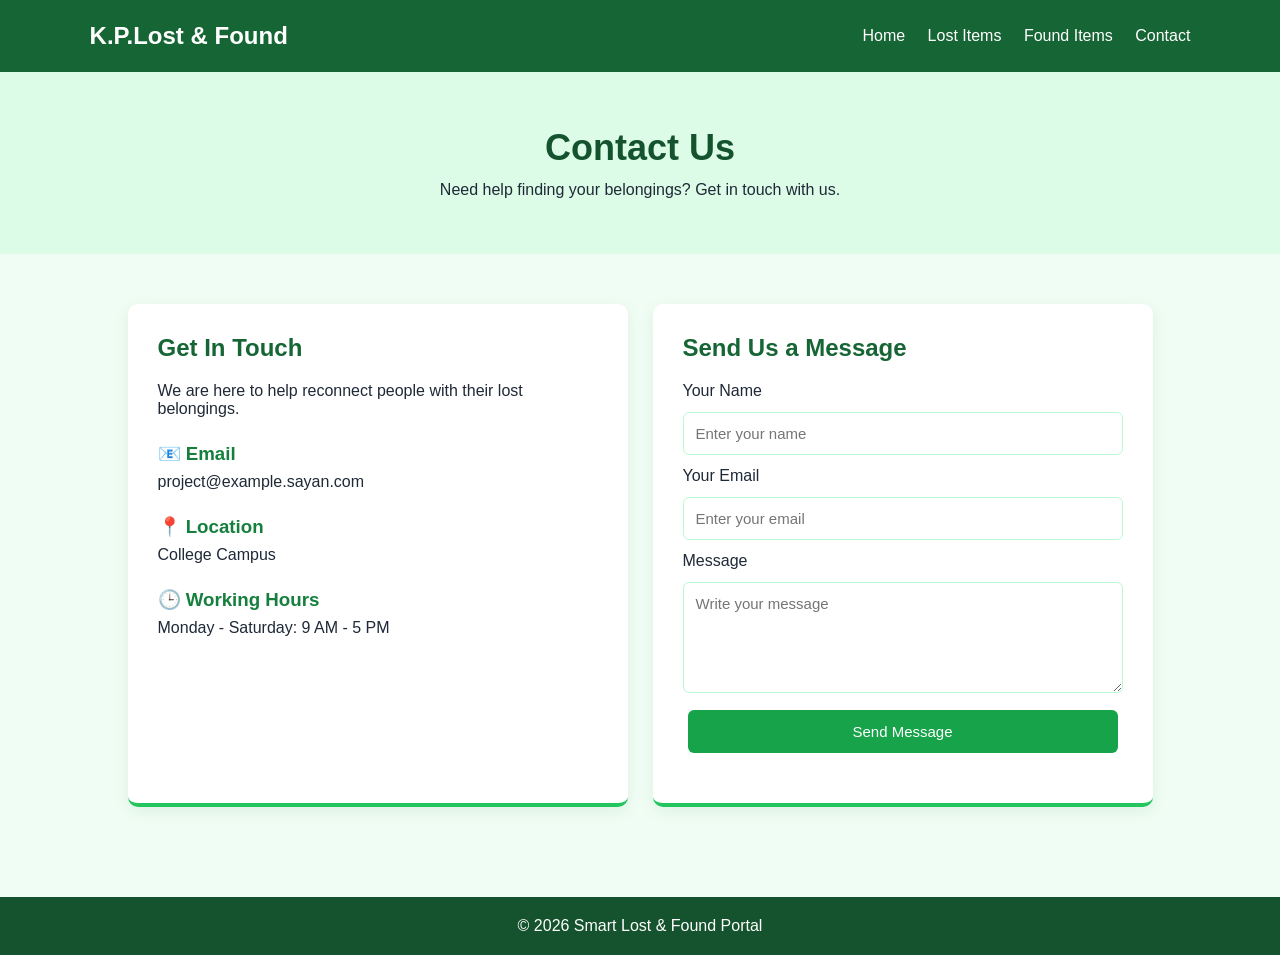
==== contact.html @ ca5fd6db "Add files via upload" ====
<!DOCTYPE html>
<html lang="en">
<head>
    <meta charset="UTF-8">
    <meta name="viewport" content="width=device-width, initial-scale=1.0">
    <title>Contact Us | K.P. Lost & Found</title>
    <link rel="stylesheet" href="css/style.css">
</head>
<body>

<header>
    <h2> K.P.Lost & Found</h2>
    <nav>
        <a href="index.html">Home</a>
        <a href="lost.html">Lost Items</a>
        <a href="found.html">Found Items</a>
        <a href="contact.html">Contact</a>
    </nav>
</header>

<section class="page-heading">
    <h1>Contact Us</h1>
    <p>Need help finding your belongings? Get in touch with us.</p>
</section>

<section class="contact-section">

    <div class="contact-card">
        <h2>Get In Touch</h2>

        <p>We are here to help reconnect people with their lost belongings.</p>

        <div class="contact-info">
            <h3>📧 Email</h3>
            <p>project@example.sayan.com</p>
        </div>

        <div class="contact-info">
            <h3>📍 Location</h3>
            <p>College Campus</p>
        </div>

        <div class="contact-info">
            <h3>🕒 Working Hours</h3>
            <p>Monday - Saturday: 9 AM - 5 PM</p>
        </div>

    </div>

    <div class="contact-card">
        <h2>Send Us a Message</h2>

        <form id="contactForm">

            <label>Your Name</label>
            <input type="text" id="name" placeholder="Enter your name" required>

            <label>Your Email</label>
            <input type="email" id="email" placeholder="Enter your email" required>

            <label>Message</label>
            <textarea id="message" placeholder="Write your message" rows="5" required></textarea>

            <button type="submit" class="btn">Send Message</button>

        </form>

        <p id="formMessage"></p>
    </div>

</section>

<footer>
    <p>© 2026 Smart Lost & Found Portal</p>
</footer>

<script src="js/script.js"></script>

</body>
</html>
---- css/style.css ----
* {
    margin: 0;
    padding: 0;
    box-sizing: border-box;
}

body {
    font-family: Arial, sans-serif;
    background: #f0fdf4;
    color: #1f2937;
}

/* Header */
header {
    background: #166534;
    color: white;
    padding: 22px 7%;
    display: flex;
    justify-content: space-between;
    align-items: center;
    flex-wrap: wrap;
    gap: 15px;
}

nav a {
    color: white;
    text-decoration: none;
    margin-left: 18px;
}

nav a:hover {
    color: #bbf7d0;
}

/* Hero Section */
.hero {
    text-align: center;
    padding: 100px 20px;
    background: linear-gradient(135deg, #dcfce7, #86efac);
}

.hero h1 {
    font-size: 40px;
    color: #14532d;
    margin-bottom: 15px;
}

.hero p {
    margin-bottom: 30px;
}

/* Buttons */
.btn {
    display: inline-block;
    background: #16a34a;
    color: white;
    padding: 13px 22px;
    margin: 5px;
    text-decoration: none;
    border-radius: 6px;
}

.btn:hover {
    background: #15803d;
}

/* Feature Cards */
.features {
    padding: 60px 7%;
    text-align: center;
}

.cards {
    display: flex;
    gap: 20px;
    margin-top: 30px;
    flex-wrap: wrap;
}

.card {
    background: white;
    padding: 30px;
    flex: 1;
    min-width: 220px;
    border-radius: 10px;
    box-shadow: 0 4px 15px #16653415;
    border-bottom: 4px solid #22c55e;
}

.card p {
    margin-top: 12px;
    line-height: 1.6;
}

/* Footer */
footer {
    text-align: center;
    background: #14532d;
    color: white;
    padding: 20px;
    margin-top: 40px;
}

/* Mobile Responsive */
@media (max-width: 600px) {
    header {
        flex-direction: column;
    }

    nav a {
        margin: 5px;
    }

    .hero h1 {
        font-size: 30px;
    }
}

/* Page Heading */
.page-heading {
    text-align: center;
    padding: 55px 20px;
    background: #dcfce7;
}

.page-heading h1 {
    color: #14532d;
    font-size: 36px;
    margin-bottom: 12px;
}

/* Items Section */
.items-section {
    display: flex;
    flex-wrap: wrap;
    justify-content: center;
    gap: 25px;
    padding: 50px 7%;
}

/* Item Cards */
.item-card {
    background: white;
    width: 280px;
    padding: 18px;
    border-radius: 10px;
    box-shadow: 0 4px 15px #16653415;
    border-bottom: 4px solid #22c55e;
}

.item-card img {
    width: 100%;
    height: 180px;
    object-fit: cover;
    border-radius: 8px;
}

.item-card h3 {
    color: #166534;
    margin: 15px 0;
}

.item-card p {
    margin: 10px 0;
    line-height: 1.5;
    font-size: 14px;
}

/* Contact Page */
.contact-section {
    display: flex;
    justify-content: center;
    align-items: stretch;
    gap: 25px;
    padding: 50px 7%;
    flex-wrap: wrap;
}

.contact-card {
    background: white;
    padding: 30px;
    flex: 1;
    min-width: 280px;
    max-width: 500px;
    border-radius: 10px;
    border-bottom: 4px solid #22c55e;
    box-shadow: 0 4px 15px #16653415;
}

.contact-card h2 {
    color: #166534;
    margin-bottom: 20px;
}

.contact-info {
    margin-top: 25px;
}

.contact-info h3 {
    color: #15803d;
    margin-bottom: 8px;
}

.contact-card form {
    display: flex;
    flex-direction: column;
    gap: 12px;
}

.contact-card input,
.contact-card textarea {
    padding: 12px;
    border: 1px solid #bbf7d0;
    border-radius: 6px;
    font-family: Arial, sans-serif;
    font-size: 15px;
}

.contact-card input:focus,
.contact-card textarea:focus {
    outline: 2px solid #22c55e;
}

.contact-card button {
    border: none;
    cursor: pointer;
    font-size: 15px;
}

#formMessage {
    margin-top: 15px;
    color: #15803d;
    font-weight: bold;
}
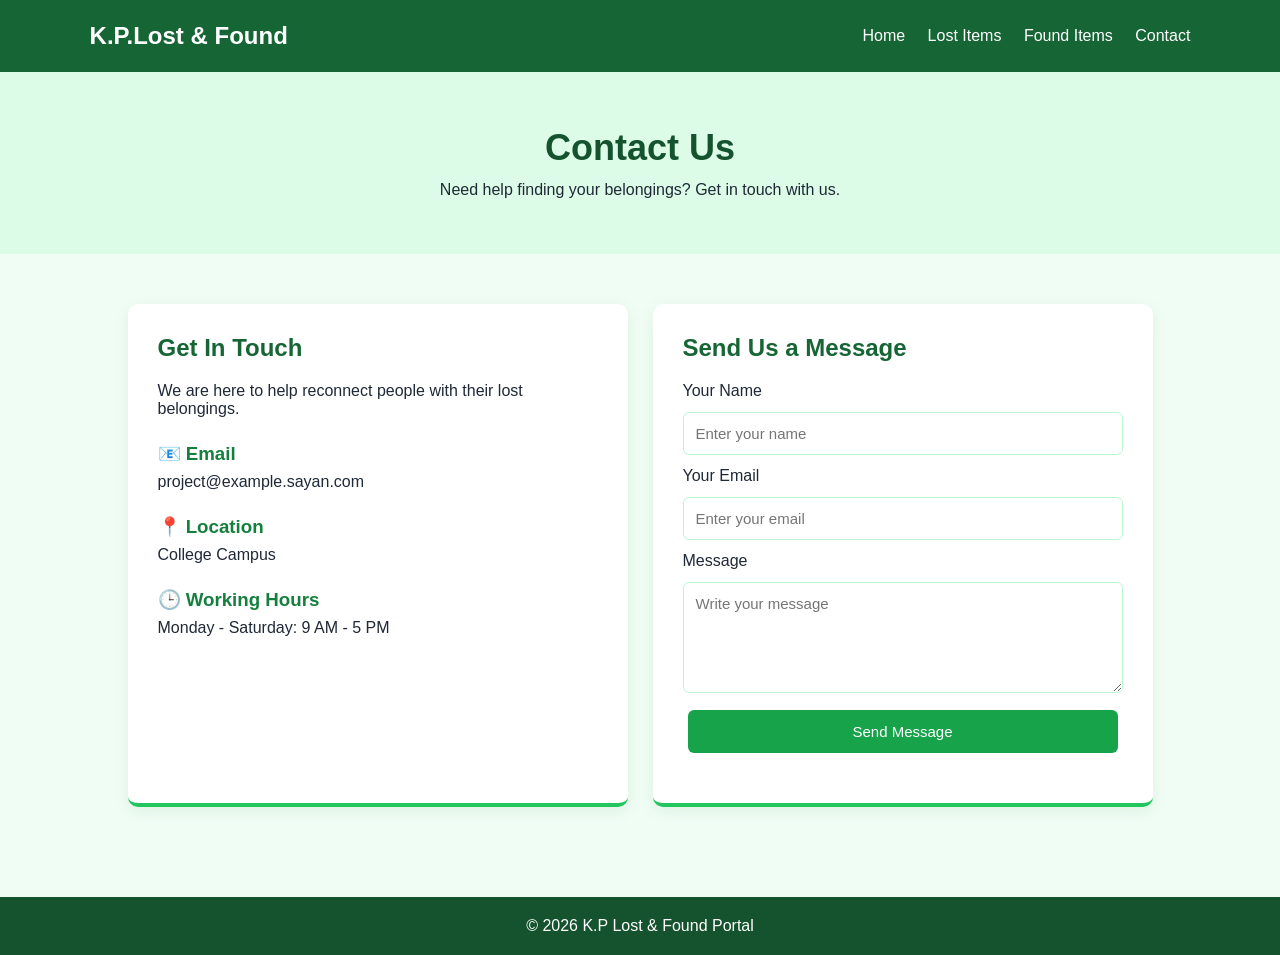
==== commit 537f575d: "Fix HTML formatting and update footer text" ====
--- a/contact.html
+++ b/contact.html
@@ -72,7 +72,7 @@
 </section>
 
 <footer>
-    <p>© 2026 Smart Lost & Found Portal</p>
+    <p>© 2026 K.P Lost & Found Portal</p>
 </footer>
 
 <script src="js/script.js"></script>
